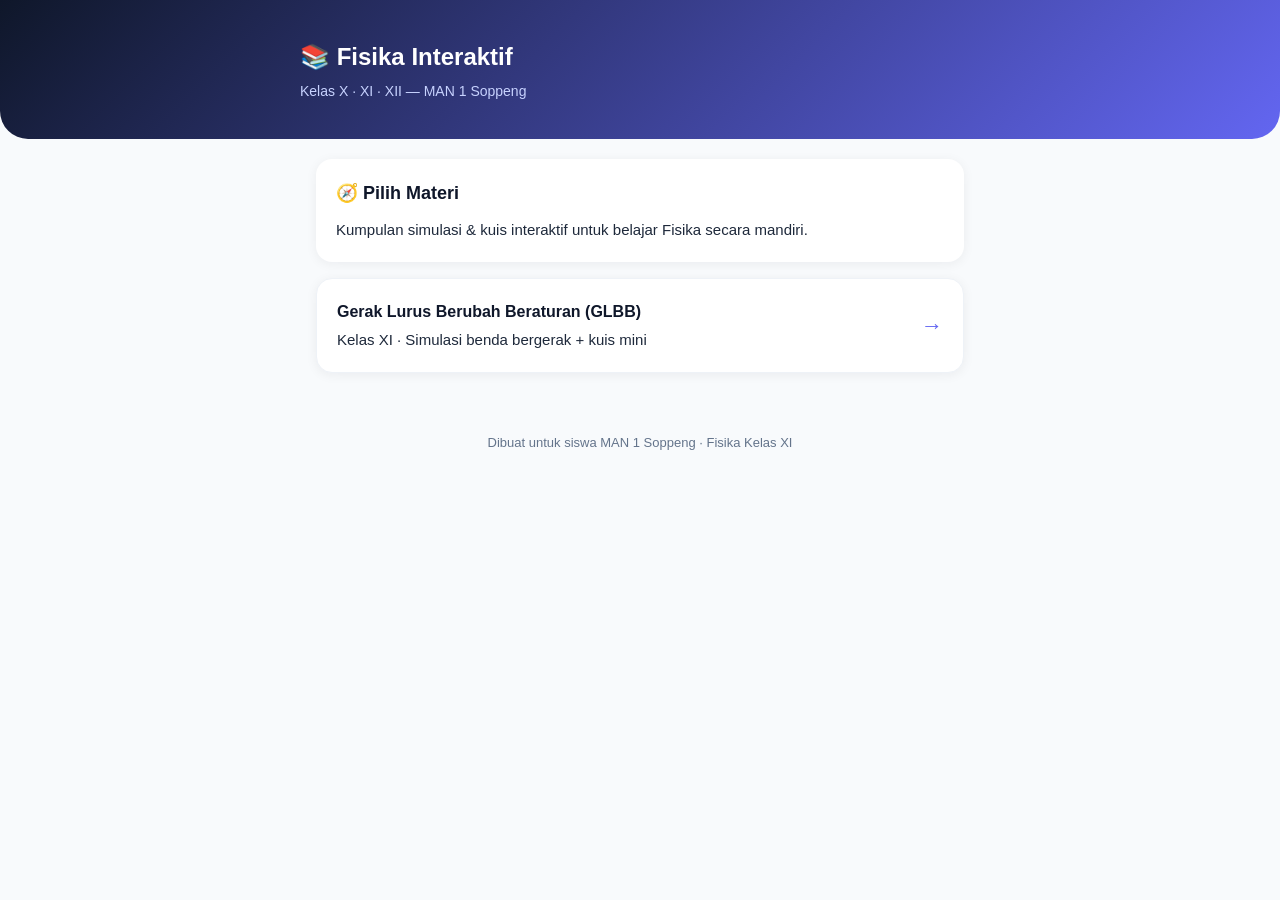
==== index.html @ e9b18d46 "Initial: Materi interaktif Fisika XI (GLBB) + beranda" ====
<!DOCTYPE html>
<html lang="id">
<head>
<meta charset="UTF-8">
<meta name="viewport" content="width=device-width, initial-scale=1.0">
<title>Fisika Interaktif | MAN 1 Soppeng</title>
<link rel="stylesheet" href="assets/style.css">
</head>
<body>

<header class="hero">
  <div class="hero-inner">
    <h1>📚 Fisika Interaktif</h1>
    <p class="sub">Kelas X · XI · XII — MAN 1 Soppeng</p>
  </div>
</header>

<main class="container">

  <section class="card">
    <h2>🧭 Pilih Materi</h2>
    <p>Kumpulan simulasi & kuis interaktif untuk belajar Fisika secara mandiri.</p>
  </section>

  <a href="materi/xi/glbb.html" class="card link-card">
    <div>
      <h3>Gerak Lurus Berubah Beraturan (GLBB)</h3>
      <p class="muted">Kelas XI · Simulasi benda bergerak + kuis mini</p>
    </div>
    <span class="arrow">→</span>
  </a>

  <!-- Tambah materi lain di sini -->

</main>

<footer class="foot">
  <p>Dibuat untuk siswa MAN 1 Soppeng · Fisika Kelas XI</p>
</footer>

<style>
.link-card{display:flex;align-items:center;justify-content:space-between;text-decoration:none;color:var(--text);transition:.15s;border:1px solid #EEF2F7}
.link-card:active{transform:scale(.99)}
.link-card h3{font-size:16px;color:var(--navy);margin-bottom:4px}
.muted{font-size:14px;color:var(--muted)}
.arrow{font-size:22px;color:var(--indigo)}
</style>
</body>
</html>
---- assets/style.css ----
:root{
  --navy:#0F172A; --indigo:#6366F1; --teal:#0D9488;
  --bg:#F8FAFC; --card:#FFFFFF; --text:#1E293B; --muted:#64748B;
  --radius:16px;
}
*{box-sizing:border-box;margin:0;padding:0}
body{
  font-family:-apple-system,BlinkMacSystemFont,"Segoe UI",Roboto,Helvetica,Arial,sans-serif;
  background:var(--bg); color:var(--text); line-height:1.6;
  -webkit-font-smoothing:antialiased;
}
.hero{
  background:linear-gradient(135deg,var(--navy),var(--indigo));
  color:#fff; padding:28px 20px 36px;
  border-radius:0 0 28px 28px;
}
.hero-inner{max-width:680px;margin:0 auto}
.back{color:#c7d2fe;font-size:14px;text-decoration:none}
.hero h1{font-size:24px;margin:10px 0 4px;font-weight:700}
.sub{color:#c7d2fe;font-size:14px}
.container{max-width:680px;margin:0 auto;padding:20px 16px 40px;display:flex;flex-direction:column;gap:16px}
.card{background:var(--card);border-radius:var(--radius);padding:20px;box-shadow:0 2px 12px rgba(15,23,42,.06)}
.card h2{font-size:18px;margin-bottom:10px;color:var(--navy)}
.card p{font-size:15px;color:var(--text)}
.rumus{background:#EEF2FF;border-left:4px solid var(--indigo);padding:12px 16px;margin:12px 0;border-radius:8px;font-family:"Courier New",monospace;font-size:15px;line-height:1.9}
.note{font-size:13px;color:var(--muted);margin-top:8px}

/* Simulasi */
.controls{display:flex;flex-direction:column;gap:12px;margin:14px 0}
.controls label{font-size:14px;display:flex;flex-direction:column;gap:4px}
.controls input[type=range]{width:100%;accent-color:var(--indigo)}
.badge{display:inline-block;background:var(--indigo);color:#fff;font-size:12px;padding:2px 8px;border-radius:10px;width:fit-content}
.btn{background:var(--indigo);color:#fff;border:none;padding:12px 18px;border-radius:12px;font-size:15px;font-weight:600;cursor:pointer;transition:.15s}
.btn:active{transform:scale(.97)}
.btn.ghost{background:#EEF2FF;color:var(--indigo)}
canvas{width:100%;max-width:320px;height:auto;background:#F1F5F9;border-radius:12px;margin:8px 0;display:block}
.readout{display:flex;gap:14px;font-size:14px;color:var(--muted);flex-wrap:wrap}
.readout b{color:var(--navy)}

/* Kuis */
.q{margin-bottom:16px;padding-bottom:14px;border-bottom:1px solid #EEF2F7}
.q p{font-size:15px;margin-bottom:8px}
.opt{display:flex;align-items:center;gap:8px;font-size:14px;padding:6px 0;cursor:pointer}
.opt input{accent-color:var(--teal)}
.result{margin-top:12px;font-weight:600;font-size:15px}
.result.ok{color:var(--teal)}
.result.warn{color:#D97706}

.foot{text-align:center;padding:20px;color:var(--muted);font-size:13px}
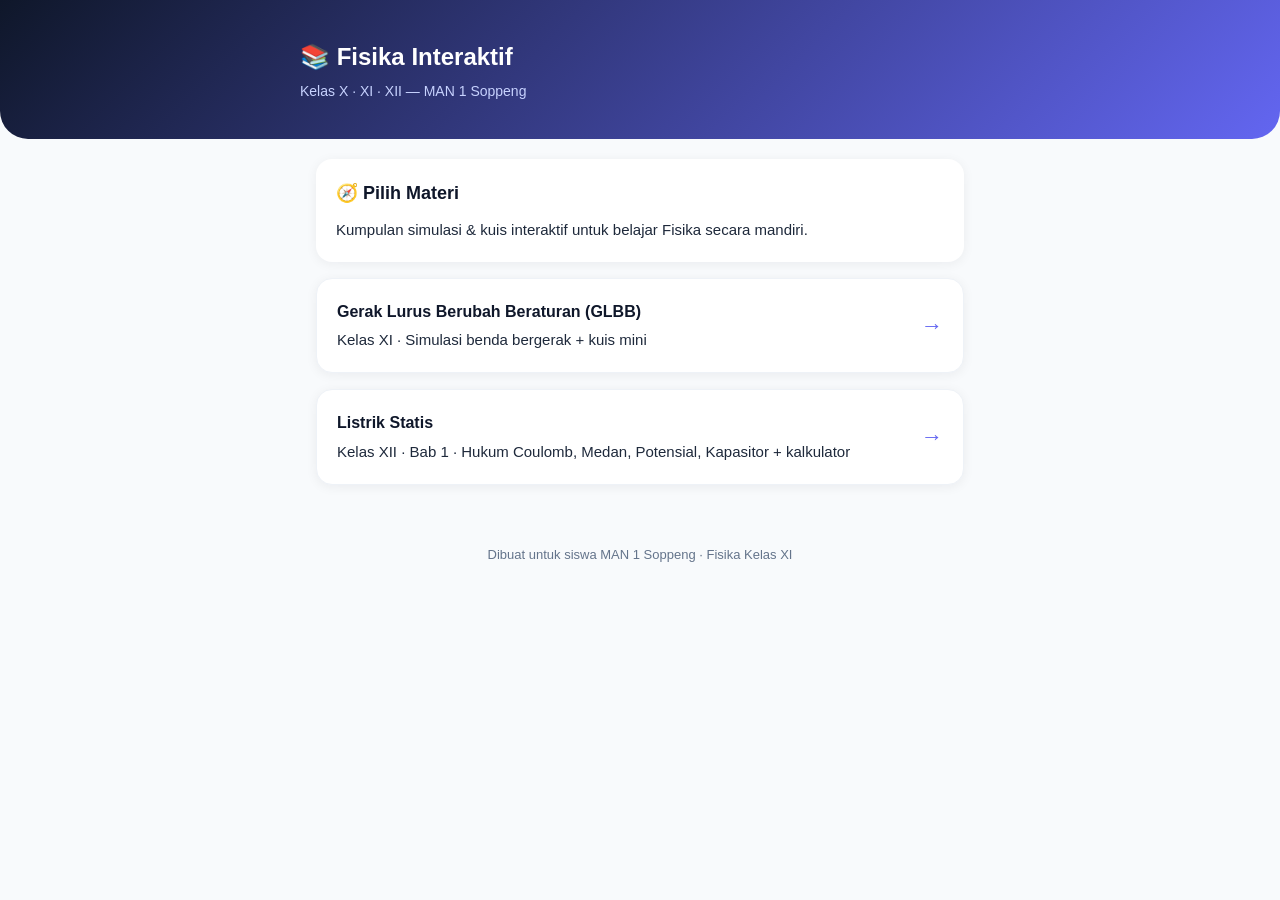
==== commit 20c3111d: "Tambah materi Listrik Statis Kelas XII Bab 1" ====
--- a/index.html
+++ b/index.html
@@ -30,6 +30,14 @@
     <span class="arrow">→</span>
   </a>
 
+  <a href="materi/xii/listrik-statis.html" class="card link-card">
+    <div>
+      <h3>Listrik Statis</h3>
+      <p class="muted">Kelas XII · Bab 1 · Hukum Coulomb, Medan, Potensial, Kapasitor + kalkulator</p>
+    </div>
+    <span class="arrow">→</span>
+  </a>
+
   <!-- Tambah materi lain di sini -->
 
 </main>
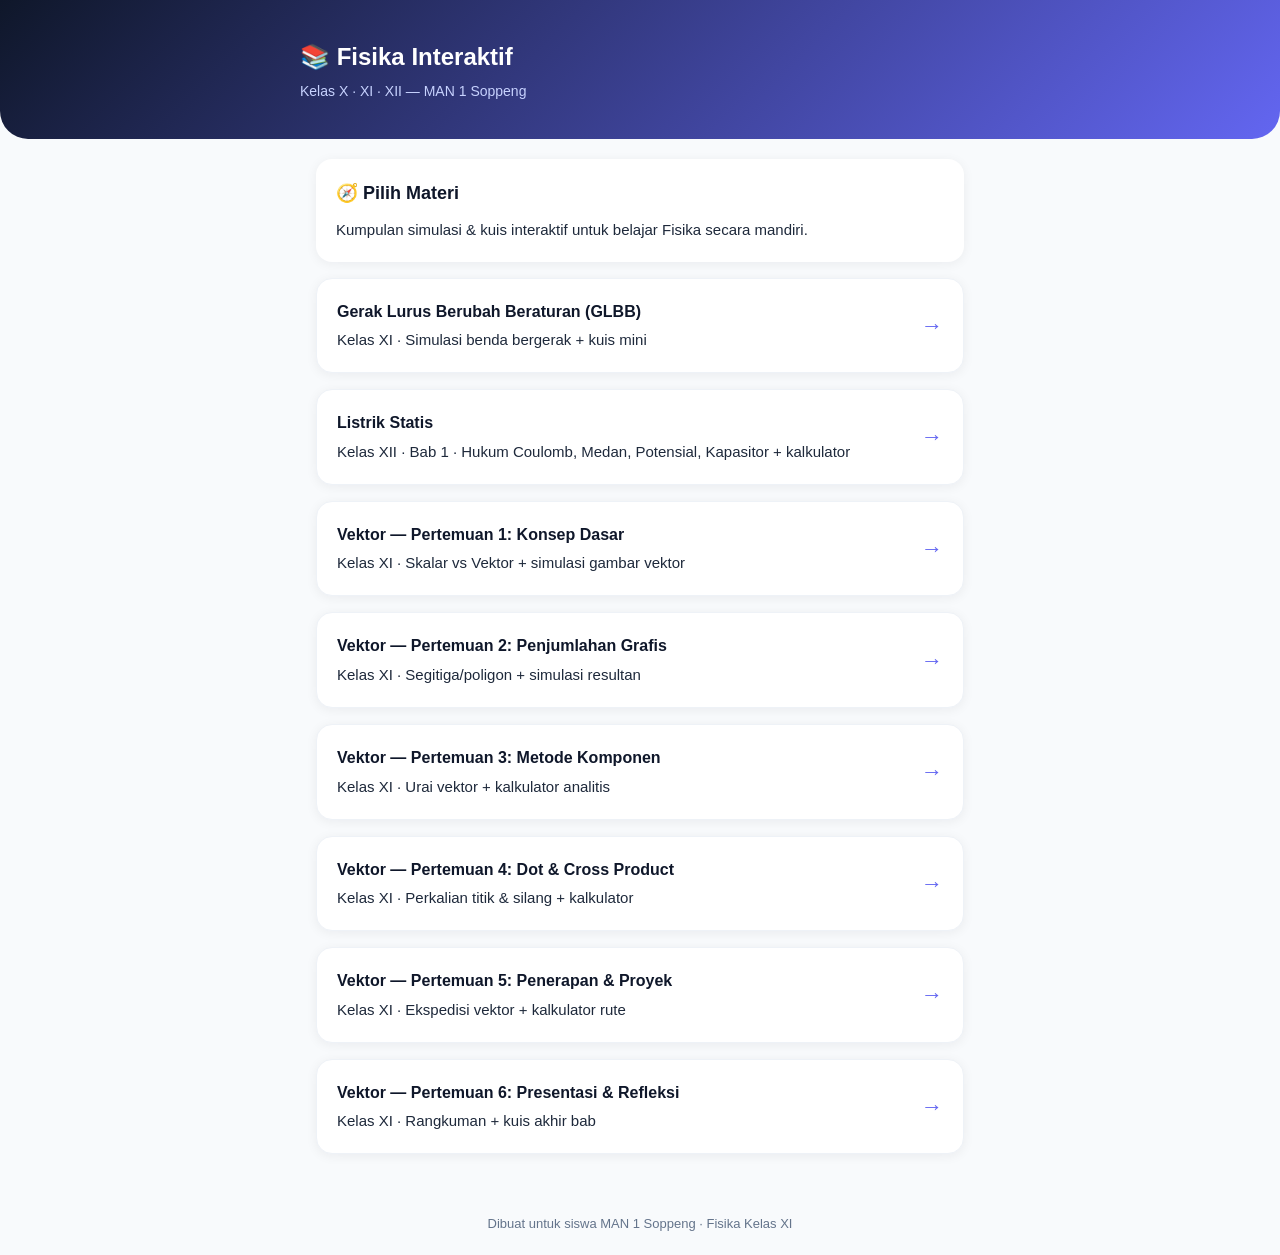
==== commit b1576569: "Tambah materi Vektor Kelas XI (6 pertemuan)" ====
--- a/index.html
+++ b/index.html
@@ -38,6 +38,49 @@
     <span class="arrow">→</span>
   </a>
 
+  <a href="materi/xi/vektor-p1.html" class="card link-card">
+    <div>
+      <h3>Vektor — Pertemuan 1: Konsep Dasar</h3>
+      <p class="muted">Kelas XI · Skalar vs Vektor + simulasi gambar vektor</p>
+    </div>
+    <span class="arrow">→</span>
+  </a>
+  <a href="materi/xi/vektor-p2.html" class="card link-card">
+    <div>
+      <h3>Vektor — Pertemuan 2: Penjumlahan Grafis</h3>
+      <p class="muted">Kelas XI · Segitiga/poligon + simulasi resultan</p>
+    </div>
+    <span class="arrow">→</span>
+  </a>
+  <a href="materi/xi/vektor-p3.html" class="card link-card">
+    <div>
+      <h3>Vektor — Pertemuan 3: Metode Komponen</h3>
+      <p class="muted">Kelas XI · Urai vektor + kalkulator analitis</p>
+    </div>
+    <span class="arrow">→</span>
+  </a>
+  <a href="materi/xi/vektor-p4.html" class="card link-card">
+    <div>
+      <h3>Vektor — Pertemuan 4: Dot & Cross Product</h3>
+      <p class="muted">Kelas XI · Perkalian titik & silang + kalkulator</p>
+    </div>
+    <span class="arrow">→</span>
+  </a>
+  <a href="materi/xi/vektor-p5.html" class="card link-card">
+    <div>
+      <h3>Vektor — Pertemuan 5: Penerapan & Proyek</h3>
+      <p class="muted">Kelas XI · Ekspedisi vektor + kalkulator rute</p>
+    </div>
+    <span class="arrow">→</span>
+  </a>
+  <a href="materi/xi/vektor-p6.html" class="card link-card">
+    <div>
+      <h3>Vektor — Pertemuan 6: Presentasi & Refleksi</h3>
+      <p class="muted">Kelas XI · Rangkuman + kuis akhir bab</p>
+    </div>
+    <span class="arrow">→</span>
+  </a>
+
   <!-- Tambah materi lain di sini -->
 
 </main>
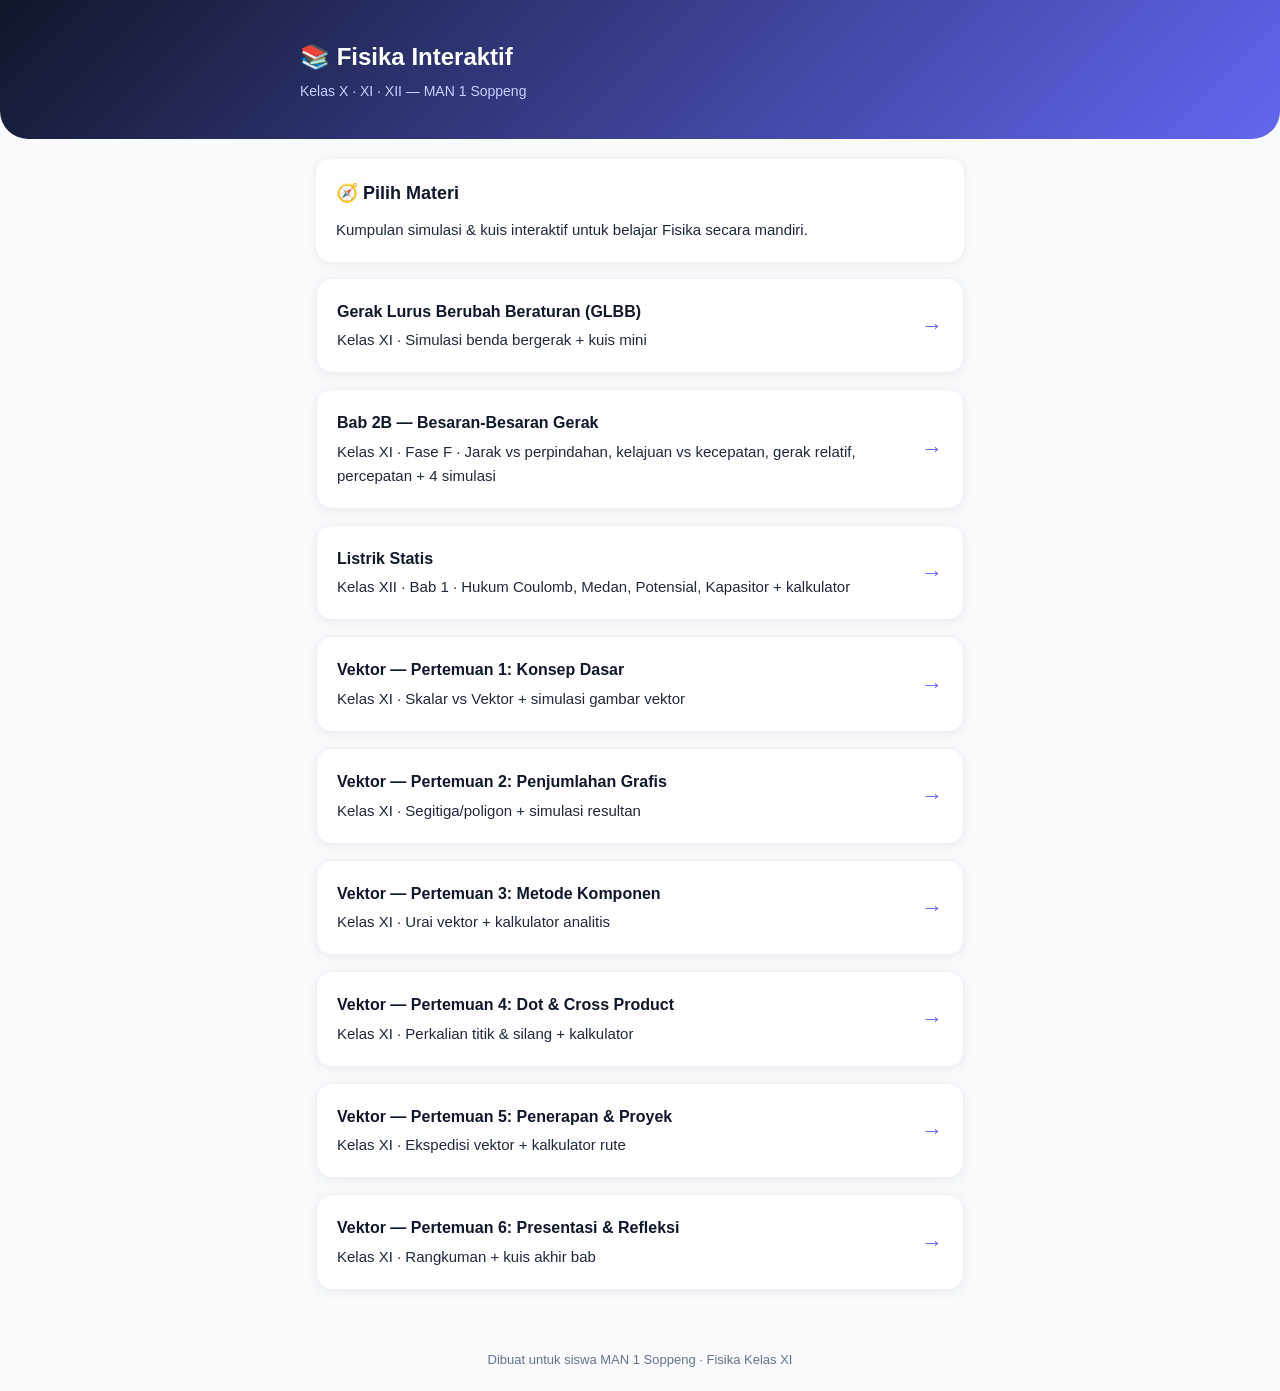
==== commit 4e9b01a2: "add bab2-b-besaran-gerak + docx" ====
--- a/index.html
+++ b/index.html
@@ -26,6 +26,15 @@
     <div>
       <h3>Gerak Lurus Berubah Beraturan (GLBB)</h3>
       <p class="muted">Kelas XI · Simulasi benda bergerak + kuis mini</p>
+    </div>
+    <span class="arrow">→</span>
+  </a>
+
+  
+  <a href="materi/xi/bab2-b-besaran-gerak.html" class="card link-card">
+    <div>
+      <h3>Bab 2B — Besaran-Besaran Gerak</h3>
+      <p class="muted">Kelas XI · Fase F · Jarak vs perpindahan, kelajuan vs kecepatan, gerak relatif, percepatan + 4 simulasi</p>
     </div>
     <span class="arrow">→</span>
   </a>
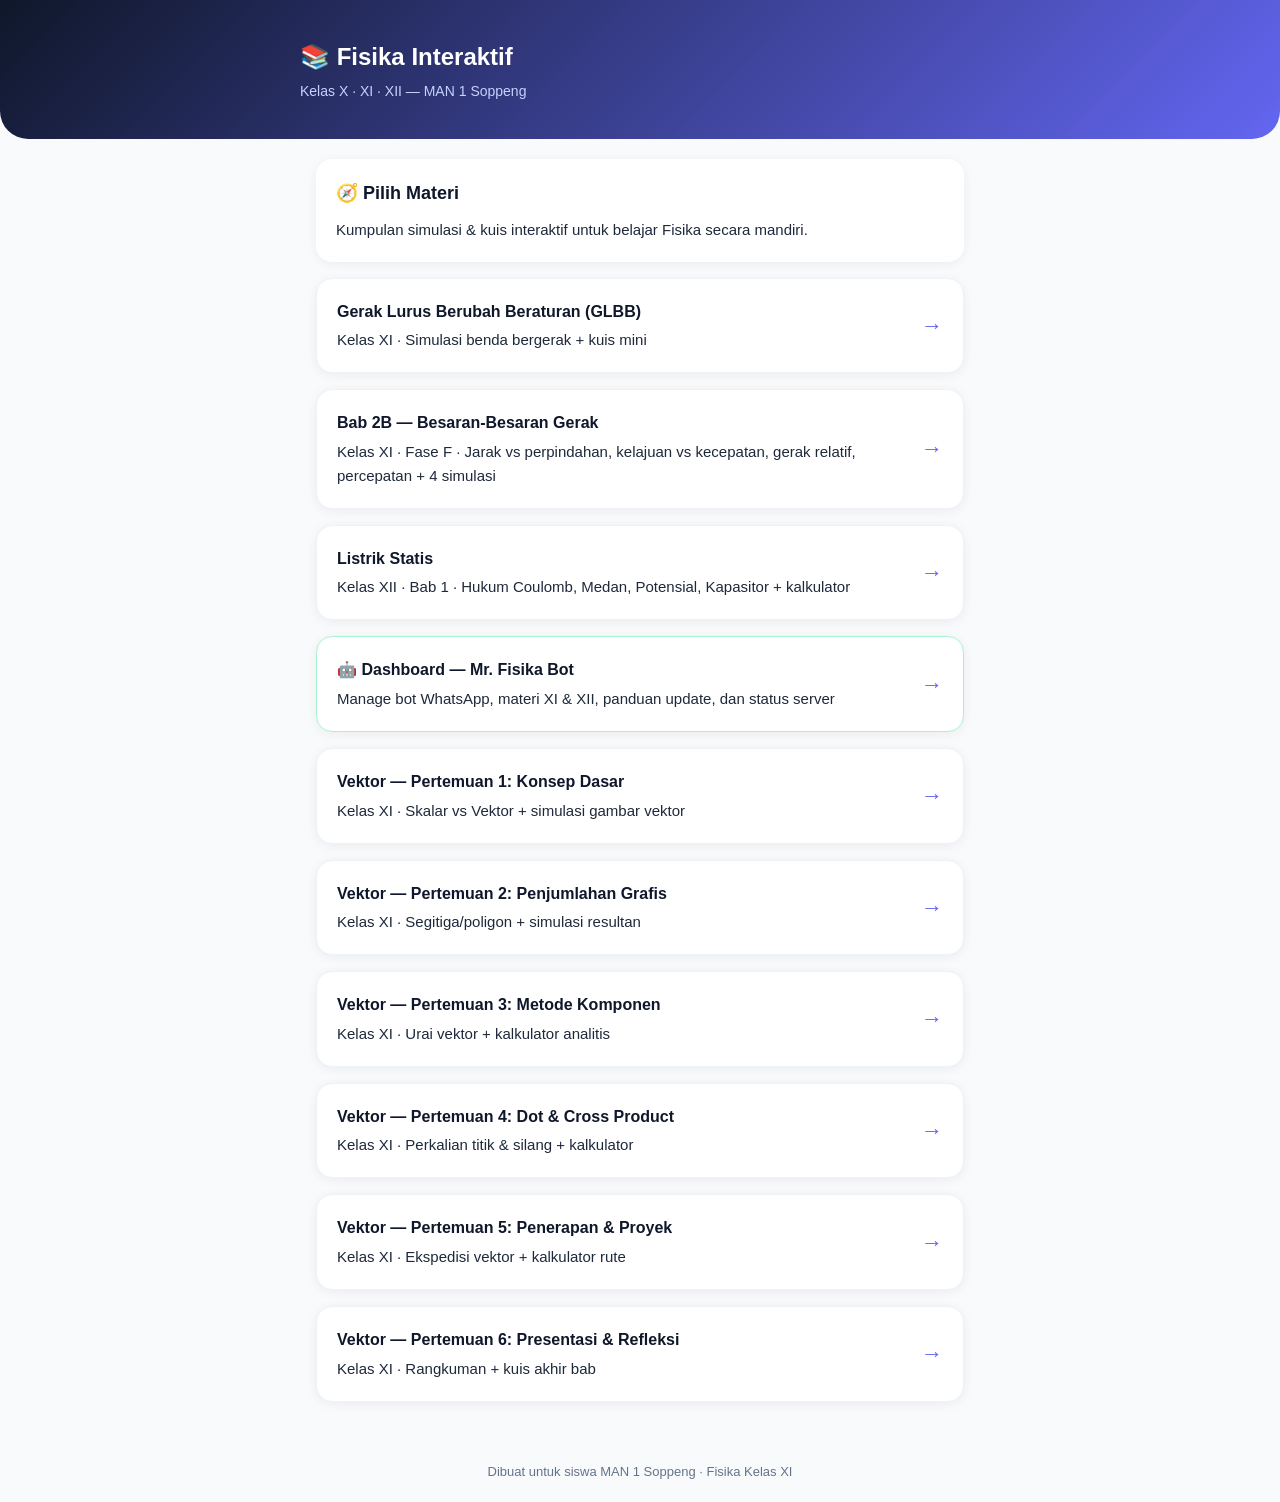
==== commit fbd94398: "feat: add dashboard link to index" ====
--- a/index.html
+++ b/index.html
@@ -43,6 +43,14 @@
     <div>
       <h3>Listrik Statis</h3>
       <p class="muted">Kelas XII · Bab 1 · Hukum Coulomb, Medan, Potensial, Kapasitor + kalkulator</p>
+    </div>
+    <span class="arrow">→</span>
+  </a>
+
+  <a href="/dashboard.html" class="card link-card" style="border-color:#a7f3d0">
+    <div>
+      <h3>🤖 Dashboard — Mr. Fisika Bot</h3>
+      <p class="muted">Manage bot WhatsApp, materi XI & XII, panduan update, dan status server</p>
     </div>
     <span class="arrow">→</span>
   </a>
